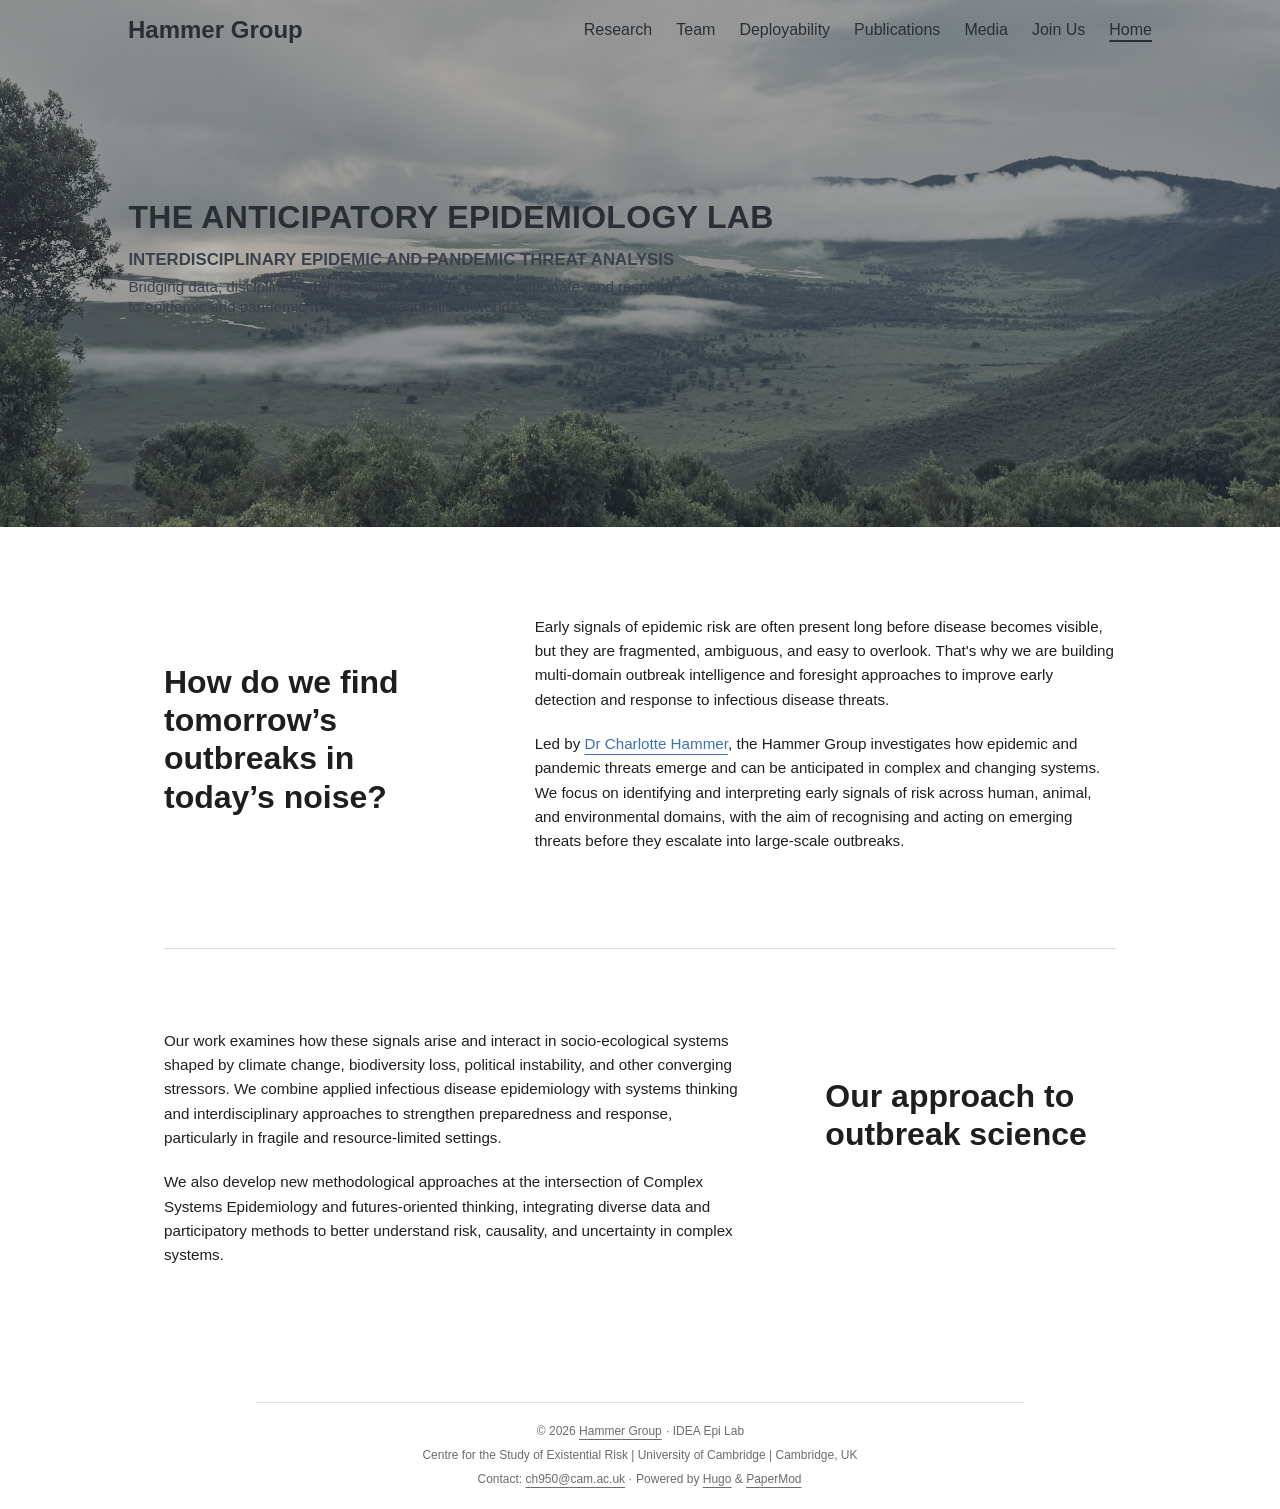
==== index.html @ 5def535d "deploy: 018e8fdad4800ba51e79bbd363899cd104b08dd6" ====
<!DOCTYPE html>
<html lang="en" dir="auto" data-theme="light">

<head>
	<meta name="generator" content="Hugo 0.146.0"><meta charset="utf-8">
<meta http-equiv="X-UA-Compatible" content="IE=edge">
<meta name="viewport" content="width=device-width, initial-scale=1, shrink-to-fit=no">
<meta name="robots" content="index, follow">
<title>Hammer Group</title>

<meta name="description" content="">
<meta name="author" content="">
<link rel="canonical" href="/">
<link crossorigin="anonymous" href="/assets/css/stylesheet.d0f95cfff0784a7a5c07d9cfd5da1eae1f420a3fc5ca184603ff1773fae3c119.css" integrity="sha256-0Plc//B4SnpcB9nP1doerh9CCj/FyhhGA/8Xc/rjwRk=" rel="preload stylesheet" as="style">
<link rel="icon" href="/favicon.ico">
<link rel="icon" type="image/png" sizes="16x16" href="/favicon-16x16.png">
<link rel="icon" type="image/png" sizes="32x32" href="/favicon-32x32.png">
<link rel="apple-touch-icon" href="/apple-touch-icon.png">
<link rel="mask-icon" href="/safari-pinned-tab.svg">
<meta name="theme-color" content="#2e2e33">
<meta name="msapplication-TileColor" content="#2e2e33">
<link rel="alternate" type="application/rss+xml" href="/index.xml" title="rss">
<link rel="alternate" hreflang="en" href="/">
<noscript>
    <style>
        #theme-toggle,
        .top-link {
            display: none;
        }

    </style>
</noscript><meta property="og:url" content="/">
  <meta property="og:site_name" content="Hammer Group">
  <meta property="og:title" content="Hammer Group">
  <meta property="og:description" content="How do we find tomorrow’s outbreaks in today’s noise? Early signals of epidemic risk are often present long before disease becomes visible, but they are fragmented, ambiguous, and easy to overlook. That&#39;s why we are building multi-domain outbreak intelligence and foresight approaches to improve early detection and response to infectious disease threats.
Led by Dr Charlotte Hammer, the Hammer Group investigates how epidemic and pandemic threats emerge and can be anticipated in complex and changing systems. We focus on identifying and interpreting early signals of risk across human, animal, and environmental domains, with the aim of recognising and acting on emerging threats before they escalate into large-scale outbreaks.">
  <meta property="og:locale" content="en">
  <meta property="og:type" content="website">

  <meta name="twitter:card" content="summary">
  <meta name="twitter:title" content="Hammer Group">
  <meta name="twitter:description" content="How do we find tomorrow’s outbreaks in today’s noise? Early signals of epidemic risk are often present long before disease becomes visible, but they are fragmented, ambiguous, and easy to overlook. That&#39;s why we are building multi-domain outbreak intelligence and foresight approaches to improve early detection and response to infectious disease threats.
Led by Dr Charlotte Hammer, the Hammer Group investigates how epidemic and pandemic threats emerge and can be anticipated in complex and changing systems. We focus on identifying and interpreting early signals of risk across human, animal, and environmental domains, with the aim of recognising and acting on emerging threats before they escalate into large-scale outbreaks.">

<script type="application/ld+json">
{
  "@context": "https://schema.org",
  "@type": "Organization",
  "name": "Hammer Group",
  "url": "/",
  "description": "",
  "logo": "/favicon.ico",
  "sameAs": [
      
  ]
}
</script>
</head>
<body class="list" id="top">
    <header class="header" style="background: transparent;">
    <nav class="header-nav" style="background: transparent; position: relative; z-index: 10; margin-bottom: -70px;">
        <div class="logo">
            <a href="/" accesskey="h" title="Hammer Group (Alt + H)">Hammer Group</a>
        </div>
        <ul id="menu" class="menu">
            <li>
                <a href="/research/" title="Research">
                    <span>Research</span>
                </a>
            </li>
            <li>
                <a href="/team/" title="Team">
                    <span>Team</span>
                </a>
            </li>
            <li>
                <a href="/deployability/" title="Deployability">
                    <span>Deployability</span>
                </a>
            </li>
            <li>
                <a href="/publications/" title="Publications">
                    <span>Publications</span>
                </a>
            </li>
            <li>
                <a href="/media/" title="Media">
                    <span>Media</span>
                </a>
            </li>
            <li>
                <a href="/join/" title="Join Us">
                    <span>Join Us</span>
                </a>
            </li>
            <li>
                <a href="/" title="Home">
                    <span class="active">Home</span>
                </a>
            </li>
        </ul>
    </nav>
    
<div style="
  background-image: url('/assets/images/hero-banner.png'); background-size: cover; background-position: center; background-repeat: no-repeat;
  color: white;
  width: 100%;
  border-bottom: 1px solid rgba(0,0,0,0.08);
">

  <div style="
  width: min(1100px, 100%);
  margin: 0 auto;
  padding: 13rem 1.5rem 13rem 2.4rem;
  box-sizing: border-box;
">

   <div style="
  font-family: 'Source Sans 3', sans-serif;
    font-weight: 900;
  font-size: 2.0rem;
  line-height: 1.2;
  color: #2A2F36;
  letter-spacing: 0.01em;
  margin-bottom: 0.8rem;
">
  THE ANTICIPATORY EPIDEMIOLOGY LAB
</div>



    <div style="
      font-weight: 800;
      font-size: 1.05rem;
      margin-top: 0.18rem;
      line-height: 1.3;
      color: #3a414c;;
    ">
      INTERDISCIPLINARY EPIDEMIC AND PANDEMIC THREAT ANALYSIS
    </div>

    <div style="
      font-weight: 400;
      font-size: 0.95rem;
      margin-top: 0.35rem;
      line-height: 1.35;
      color: #3a414c;;
    ">
      Bridging data, disciplines, and decision-making to detect, anticipate, and respond <br> to epidemic and pandemic threats in a destabilised world.
    </div>

  </div>
</div>
    
</header>

<main class="main"> 
<div class="post-content md-content"><div class="home-split">
<div class="home-split-title">
<h2>How do we find tomorrow’s outbreaks in today’s noise?</h2>
</div>
<div class="home-split-text">
<p>Early signals of epidemic risk are often present long before disease becomes visible, but they are fragmented, ambiguous, and easy to overlook. That's why we are building multi-domain outbreak intelligence and foresight approaches to improve early detection and response to infectious disease threats.</p>
<p>Led by <a href="/team/">Dr Charlotte Hammer</a>, the Hammer Group investigates how epidemic and pandemic threats emerge and can be anticipated in complex and changing systems. We focus on identifying and interpreting early signals of risk across human, animal, and environmental domains, with the aim of recognising and acting on emerging threats before they escalate into large-scale outbreaks.</p>
</div>
</div>
<div class="home-split home-split-reverse">
<div class="home-split-text">
<p>Our work examines how these signals arise and interact in socio-ecological systems shaped by climate change, biodiversity loss, political instability, and other converging stressors. We combine applied infectious disease epidemiology with systems thinking and interdisciplinary approaches to strengthen preparedness and response, particularly in fragile and resource-limited settings.</p>
<p>We also develop new methodological approaches at the intersection of Complex Systems Epidemiology and futures-oriented thinking, integrating diverse data and participatory methods to better understand risk, causality, and uncertainty in complex systems.</p>
</div>
<div class="home-split-title">
<h2>Our approach to outbreak science</h2>
</div>
</div>


</div>
    </main>
    
<footer class="footer">
        <span>&copy; 2026 <a href="/">Hammer Group</a></span> · 
        IDEA Epi Lab<br>
Centre for the Study of Existential Risk |
University of Cambridge |
Cambridge, UK<br>
Contact: <a href="mailto:ch950@cam.ac.uk">ch950@cam.ac.uk</a> · 

    
    
    <span>
        Powered by
        <a href="https://gohugo.io/?utm_source=papermod" rel="noopener" target="_blank">Hugo</a> &
        <a href="https://github.com/adityatelange/hugo-PaperMod/" rel="noopener" target="_blank">PaperMod</a>
    </span>
</footer>
<a href="#top" id="top-link" class="top-link hidden" aria-label="go to top" title="Go to Top (Alt + G)" accesskey="g">
    <svg xmlns="http://www.w3.org/2000/svg" viewBox="0 0 24 24" fill="none" stroke="currentColor" stroke-width="2"
        stroke-linecap="round" stroke-linejoin="round" class="feather feather-chevrons-up">
        <polyline points="17 11 12 6 7 11"></polyline>
        <polyline points="17 18 12 13 7 18"></polyline>
    </svg>
</a>

<script>
    let menu = document.getElementById('menu');
    if (menu) {
        
        const scrollPosition = localStorage.getItem("menu-scroll-position");
        if (scrollPosition) {
            menu.scrollLeft = parseInt(scrollPosition, 10);
        }
        
        menu.onscroll = function () {
            localStorage.setItem("menu-scroll-position", menu.scrollLeft);
        }
    }

    document.querySelectorAll('a[href^="#"]').forEach(anchor => {
        anchor.addEventListener("click", function (e) {
            e.preventDefault();
            var id = this.getAttribute("href").substr(1);
            if (!window.matchMedia('(prefers-reduced-motion: reduce)').matches) {
                document.querySelector(`[id='${decodeURIComponent(id)}']`).scrollIntoView({
                    behavior: "smooth"
                });
            } else {
                document.querySelector(`[id='${decodeURIComponent(id)}']`).scrollIntoView();
            }
            if (id === "top") {
                history.replaceState(null, null, " ");
            } else {
                history.pushState(null, null, `#${id}`);
            }
        });
    });

</script>
<script>
    var toplink = document.getElementById("top-link");
    window.onscroll = function () {
        const scrollThreshold = window.innerHeight;
        if (document.body.scrollTop > scrollThreshold || document.documentElement.scrollTop > scrollThreshold) {
            toplink.classList.remove("hidden");
        } else {
            toplink.classList.add("hidden");
        }
    };

</script>
</body>

</html>
---- assets/css/stylesheet.d0f95cfff0784a7a5c07d9cfd5da1eae1f420a3fc5ca184603ff1773fae3c119.css ----
/*
  PaperMod v8+
  License: MIT https://github.com/adityatelange/hugo-PaperMod/blob/master/LICENSE
  Copyright (c) 2020 nanxiaobei and adityatelange
  Copyright (c) 2021-2026 adityatelange
*/
:root{--gap:24px;--content-gap:20px;--nav-width:1024px;--main-width:720px;--header-height:60px;--footer-height:60px;--radius:8px;--theme:rgb(255, 255, 255);--entry:rgb(255, 255, 255);--primary:rgb(30, 30, 30);--secondary:rgb(108, 108, 108);--tertiary:rgb(214, 214, 214);--content:rgb(31, 31, 31);--code-block-bg:rgb(28, 29, 33);--code-bg:rgb(245, 245, 245);--border:rgb(238, 238, 238);color-scheme:light}:root[data-theme=dark]{--theme:rgb(29, 30, 32);--entry:rgb(46, 46, 51);--primary:rgb(218, 218, 219);--secondary:rgb(155, 156, 157);--tertiary:rgb(65, 66, 68);--content:rgb(196, 196, 197);--code-block-bg:rgb(46, 46, 51);--code-bg:rgb(55, 56, 62);--border:rgb(51, 51, 51);color-scheme:dark}.list{background:var(--code-bg)}[data-theme=dark] .list{background:var(--theme)}*,::after,::before{box-sizing:border-box}html{-webkit-tap-highlight-color:transparent;overflow-y:scroll;-webkit-text-size-adjust:100%;text-size-adjust:100%}a,button,body,h1,h2,h3,h4,h5,h6{color:var(--primary)}body{font-family:-apple-system,BlinkMacSystemFont,segoe ui,Roboto,Oxygen,Ubuntu,Cantarell,open sans,helvetica neue,sans-serif;font-size:18px;line-height:1.6;word-break:break-word;background:var(--theme)}article,aside,figcaption,figure,footer,header,hgroup,main,nav,section,table{display:block}h1,h2,h3,h4,h5,h6{line-height:1.2}h1,h2,h3,h4,h5,h6,p{margin-top:0;margin-bottom:0}ul{padding:0}a{text-decoration:none}body,figure,ul{margin:0}table{width:100%;border-collapse:collapse;border-spacing:0;overflow-x:auto;word-break:keep-all}button,input,textarea{padding:0;font:inherit;background:0 0;border:0}input,textarea{outline:0}button,input[type=button],input[type=submit]{cursor:pointer}input:-webkit-autofill,textarea:-webkit-autofill{box-shadow:0 0 0 50px var(--theme)inset}img{display:block;max-width:100%}.not-found{position:absolute;left:0;right:0;display:flex;align-items:center;justify-content:center;height:80%;font-size:160px;font-weight:700}.archive-posts{width:100%;font-size:16px}.archive-year{margin-top:40px}.archive-year:not(:last-of-type){border-bottom:2px solid var(--border)}.archive-month{display:flex;align-items:flex-start;padding:10px 0}.archive-month-header{margin:25px 0;width:200px}.archive-month:not(:last-of-type){border-bottom:1px solid var(--border)}.archive-entry{position:relative;padding:5px;margin:10px 0}.archive-entry-title{margin:5px 0;font-weight:400}.archive-count,.archive-meta{color:var(--secondary);font-size:14px}.footer,.top-link{font-size:12px;color:var(--secondary)}.footer{max-width:calc(var(--main-width) + var(--gap) * 2);margin:auto;padding:calc((var(--footer-height) - var(--gap))/2)var(--gap);text-align:center;line-height:24px}.footer span{margin-inline-start:1px;margin-inline-end:1px}.footer span:last-child{white-space:nowrap}.footer a{color:inherit;text-underline-offset:.25rem;text-decoration:underline}.top-link{position:fixed;bottom:4rem;right:2rem;z-index:99;background:var(--tertiary);width:2.5rem;height:2.5rem;padding:10px;border-radius:64px;transition:visibility .3s,opacity .3s cubic-bezier(.4,0,1,1)}.hidden{visibility:hidden;opacity:0}.top-link,.top-link svg{filter:drop-shadow(0 0 0 var(--theme))}.footer a:hover,.top-link:hover{color:var(--primary)}.header-nav{display:flex;flex-wrap:wrap;justify-content:space-between;max-width:calc(var(--nav-width) + var(--gap) * 2);margin:auto;line-height:var(--header-height);padding:0 var(--gap);column-gap:var(--gap)}.header-nav a{display:block}.logo,.menu{display:flex}.logo{align-items:center;column-gap:.55rem;flex-wrap:wrap}.logo a{font-size:24px;font-weight:700;display:flex;align-items:center;column-gap:.55rem}.logo a img,.logo a svg{pointer-events:none;border-radius:6px}.theme-toggle{padding:0 .4rem}[data-theme=dark] .moon{display:none}[data-theme=light] .sun{display:none}.logo-switches{display:inline-flex;gap:.4rem;align-items:inherit;min-height:stretch;flex-wrap:inherit}.logo-switches>*{min-height:inherit;align-items:center;display:inline-flex}.nav-sep{color:var(--secondary)}.lang-menu *{display:inherit;min-height:inherit;align-items:inherit}.lang-menu a{font-size:1rem;font-weight:500;padding:0 .4rem;display:inline-flex}.menu{list-style:none;word-break:keep-all;overflow-x:auto;white-space:nowrap;column-gap:var(--gap)}.menu a{font-size:16px}.menu .active{font-weight:500;text-decoration:underline;text-underline-offset:.3rem;text-decoration-thickness:2px}.main{position:relative;min-height:calc(100vh - var(--header-height) - var(--footer-height));max-width:calc(var(--main-width) + var(--gap) * 2);margin:auto;padding:var(--gap)}.page-header h1{font-size:40px}.pagination{display:flex}.pagination a{color:var(--theme);font-size:13px;line-height:36px;background:var(--primary);border-radius:calc(36px/2);padding:0 16px}.pagination .next{margin-inline-start:auto}.social-icons a{display:inline-flex;padding:10px}.social-icons a svg{height:26px;width:26px}code{direction:ltr}div.highlight,pre{position:relative}.copy-code{display:none;position:absolute;top:4px;right:4px;color:rgba(255,255,255,.8);background:rgba(78,78,78,.8);border-radius:var(--radius);padding:0 5px;font-size:14px;user-select:none}div.highlight:hover .copy-code,pre:hover .copy-code{display:block}.md-content h3,.md-content h4,.md-content h5,.md-content h6{margin:24px 0 16px}.md-content h1{margin:40px auto 32px;font-size:40px}.md-content h2{margin:32px auto 24px;font-size:32px}.md-content h3{font-size:24px}.md-content h4{font-size:16px}.md-content h5{font-size:14px}.md-content h6{font-size:12px}.md-content a:not(.anchor){text-underline-offset:.3rem;text-decoration:underline}.md-content del{text-decoration:line-through}.md-content dl:not(:last-child),.md-content ol:not(:last-child),.md-content p:not(:last-child),.md-content figure:not(:last-child),.md-content ul:not(:last-child){margin-bottom:var(--content-gap)}.md-content ol,.md-content ul{padding-inline-start:1.25rem}.md-content li{margin-top:.3rem}.md-content li p{margin-bottom:0}.md-content dl{display:flex;flex-wrap:wrap;margin:0}.md-content dt{width:25%;font-weight:700}.md-content dd{width:75%;margin-inline-start:0;padding-inline-start:10px}.md-content dd~dd,.md-content dt~dt{margin-top:10px}.md-content table{margin-bottom:var(--content-gap)}.md-content table th,.md-content table:not(.highlighttable,.highlight table,.gist .highlight) td{min-width:80px;padding:6px 13px;line-height:1.5;border:1px solid var(--border)}.md-content table th{text-align:start}.md-content table:not(.highlighttable) td code:only-child{margin:auto 0}.md-content .highlight table{border-radius:var(--radius)}.md-content .highlight:not(table){margin-bottom:var(--content-gap);background:var(--code-block-bg)!important;border-radius:var(--radius);direction:ltr}.md-content li>.highlight{margin-inline-end:0}.md-content ul pre{margin-inline-start:calc(var(--gap) * -2)}.md-content .highlight pre{margin:0}.md-content .highlighttable{table-layout:fixed}.md-content .highlighttable td:first-child{width:40px}.md-content .highlighttable td .linenodiv{padding-inline-end:0!important}.md-content .highlighttable td .highlight,.md-content .highlighttable td .linenodiv pre{margin-bottom:0}.post-content code{padding:.2rem .3rem;font-size:.78em;line-height:1.5;background:var(--code-bg);border-radius:.2rem}.md-content pre code{display:grid;margin:auto 0;padding:10px;color:#d5d5d6;background:var(--code-block-bg)!important;border-radius:var(--radius);overflow-x:auto;word-break:break-all}.md-content blockquote{margin:1rem 0;padding-inline-start:1rem;border-inline-start:.3rem solid var(--content)}.md-content hr{margin:30px 0;height:2px;background:var(--tertiary);border:0}.md-content iframe{max-width:100%}.md-content img{border-radius:var(--radius);margin:1rem 0}.md-content img[src*="#center"]{margin:1rem auto}.md-content figure.align-center{text-align:center}.md-content figure>figcaption{color:var(--primary);font-size:16px;font-weight:700;margin:8px 0 16px}.md-content figure>figcaption>p{color:var(--secondary);font-size:14px;font-weight:400}.md-content h1:hover .anchor,.md-content h2:hover .anchor,.md-content h3:hover .anchor,.md-content h4:hover .anchor,.md-content h5:hover .anchor,.md-content h6:hover .anchor{display:inline-flex;color:var(--secondary);margin-inline-start:.5em;font-weight:500;user-select:none}.anchor:hover{color:var(--content)!important}.md-content img.in-text{display:inline;margin:auto}mark{border-radius:2px;padding:0 2px}audio{display:block;width:100%;border:1px solid var(--border);border-radius:var(--radius);overflow:hidden;height:2.5rem;margin-bottom:var(--content-gap)}audio::-webkit-media-controls-enclosure{border-radius:0}video{border:1px solid var(--code-bg);border-radius:var(--radius);max-width:100%}.first-entry{position:relative;display:flex;flex-direction:column;justify-content:center;min-height:320px;margin:var(--gap)0 calc(var(--gap) * 2)}.first-entry .entry-header{overflow:hidden;display:-webkit-box;-webkit-box-orient:vertical;-webkit-line-clamp:3}.first-entry .entry-header h1{font-size:34px;line-height:1.3}.first-entry .entry-header h2{font-size:40px}.first-entry .entry-content{margin:14px 0;font-size:16px;-webkit-line-clamp:3}.first-entry .entry-footer{font-size:14px}.home-info .entry-content{--content-gap:0.5rem;-webkit-line-clamp:unset;margin:0}.home-info .social-icons a:first-of-type{padding-inline-start:0}.post-entry{position:relative;margin-bottom:var(--gap);padding:var(--gap);background:var(--entry);border-radius:var(--radius);transition:transform .25s ease;border:1px solid var(--border)}.post-entry:hover,.post-entry:focus-within{transform:translateY(-2px);border-color:var(--tertiary)}.tag-entry .entry-cover{display:none}.entry-header h2{font-size:24px;line-height:1.3}.entry-content{margin:8px 0;color:var(--secondary);font-size:14px;line-height:1.6;overflow:hidden;display:-webkit-box;-webkit-box-orient:vertical;-webkit-line-clamp:2}.home-info .entry-content p{margin-block-start:1em;margin-block-end:1em}.entry-footer{color:var(--secondary);font-size:13px}.entry-link{position:absolute;left:0;right:0;top:0;bottom:0;border-radius:var(--radius)}.entry-hint{color:var(--secondary)}.entry-hint-parent{display:flex;justify-content:space-between}.entry-cover{font-size:14px;margin-bottom:var(--gap);text-align:center;display:flex;flex-direction:column;gap:.5rem}.entry-cover img{border-radius:var(--radius);width:100%;height:auto}.entry-cover a{text-underline-offset:.3rem;text-decoration:underline}.page-header,.post-header{margin:24px auto var(--content-gap)}.post-title{font-size:40px}.post-description{margin-top:10px}.post-meta{margin-top:5px}.post-meta,.breadcrumbs{color:var(--secondary);font-size:14px}.breadcrumbs{display:flex;flex-wrap:wrap;align-items:center;gap:.2rem}.breadcrumbs a{font-size:16px}.breadcrumbs svg{height:1em}.i18n_list{display:inline-flex}.post-meta .i18n_list li{list-style:none;margin:auto 3px}.post-meta a,.toc a:hover{text-underline-offset:.3rem;text-decoration:underline}.post-meta a{color:var(--secondary);text-decoration-style:dotted}details.toc{margin-bottom:var(--content-gap);background:var(--code-bg);border-radius:var(--radius);border:1px solid var(--border)}[data-theme=dark] details.toc{background:var(--entry)}details.toc summary{padding:.3rem 1.2rem;border-radius:var(--radius)}details summary{cursor:pointer;display:list-item;width:100%;margin-inline-start:0;user-select:none}details .title{display:inline;font-weight:500;margin-inline-start:.2rem}details{interpolate-size:allow-keywords}details::details-content{height:0;opacity:0;overflow:clip;transition:height 150ms ease,opacity 150ms ease,content-visibility 150ms allow-discrete}details[open]::details-content{height:auto;opacity:1}details .inner{margin:0 2.4rem;padding-bottom:.6rem}details li ul{margin-inline-start:var(--gap)}.post-content{color:var(--content);margin:30px 0}.post-footer{margin-top:var(--content-gap)}.post-footer>*{margin-bottom:10px}.post-tags{display:flex;flex-wrap:wrap;gap:10px}.post-tags li{display:inline-block}.post-tags a,.share-buttons,.paginav{border-radius:var(--radius);background:var(--code-bg);border:1px solid var(--border)}.post-tags a{display:block;padding:0 14px;color:var(--secondary);font-size:14px;line-height:34px;background:var(--code-bg)}.post-tags a:hover,.paginav a:hover{background:var(--border)}.share-buttons{padding:10px;display:flex;justify-content:center;overflow-x:auto;gap:10px}.share-buttons li,.share-buttons a{display:inline-flex}.share-buttons a:not(:last-of-type){margin-inline-end:12px}.paginav{display:flex;line-height:1.2}.paginav .title{letter-spacing:1px;text-transform:uppercase;font-size:.8rem;color:var(--secondary)}.paginav a{width:50%;display:flex;flex-direction:column;gap:.5rem;padding:.8rem;border-radius:var(--radius)}.paginav span:hover:not(.title){text-underline-offset:.2rem;text-decoration:underline}.paginav .next{margin-inline-start:auto;text-align:right}[dir=rtl] .paginav .next{text-align:left}h1>a>svg{display:inline}.buttons,.main .profile{display:flex;justify-content:center}.main .profile{align-items:center;min-height:calc(100vh - var(--header-height) - var(--footer-height) - (var(--gap) * 2));text-align:center}.profile .profile_inner{display:flex;flex-direction:column;align-items:center;gap:1rem}.profile img{border-radius:50%}.buttons{flex-wrap:wrap;max-width:400px;gap:1rem}.button{background:var(--tertiary);border-radius:var(--radius);padding:.4rem .8rem}.searchbox input{padding:4px 10px;width:100%;color:var(--primary);font-weight:700;border:2px solid var(--tertiary);border-radius:var(--radius)}.searchResults li{list-style:none;border-radius:var(--radius);padding:10px 15px;position:relative;font-weight:500;display:flex;align-items:center;justify-content:space-between;background:var(--entry);transition:transform .25s ease;border:1px solid var(--border)}.searchResults{margin:var(--content-gap)0;width:100%;display:flex;flex-direction:column;gap:10px}.searchResults li:hover,.searchResults li:focus-within{transform:translateY(-2px);border-color:var(--tertiary)}.searchResults li .entry-link:focus{outline:2px solid var(--secondary);outline-offset:-2px}.terms-tags{display:flex;flex-wrap:wrap;gap:1em;margin-top:var(--content-gap)}.terms-tags li{display:inline-block;font-weight:500}.terms-tags a{display:block;padding:4px 10px;background:var(--tertiary);border-radius:var(--radius);transition:transform .1s}.bg{color:#cad3f5;background-color:#24273a}.chroma{color:#cad3f5;background-color:#24273a}.chroma .x{}.chroma .err{color:#ed8796}.chroma .cl{}.chroma .lnlinks{outline:none;text-decoration:none;color:inherit}.chroma .lntd{vertical-align:top;padding:0;margin:0;border:0}.chroma .lntable{border-spacing:0;padding:0;margin:0;border:0}.chroma .hl{background-color:#474733}.chroma .lnt{white-space:pre;-webkit-user-select:none;user-select:none;margin-right:.4em;padding:0 .4em;color:#8087a2}.chroma .ln{white-space:pre;-webkit-user-select:none;user-select:none;margin-right:.4em;padding:0 .4em;color:#8087a2}.chroma .line{display:flex}.chroma .k{color:#c6a0f6}.chroma .kc{color:#f5a97f}.chroma .kd{color:#ed8796}.chroma .kn{color:#8bd5ca}.chroma .kp{color:#c6a0f6}.chroma .kr{color:#c6a0f6}.chroma .kt{color:#ed8796}.chroma .n{}.chroma .na{color:#8aadf4}.chroma .nb{color:#91d7e3}.chroma .bp{color:#91d7e3}.chroma .nc{color:#eed49f}.chroma .no{color:#eed49f}.chroma .nd{color:#8aadf4;font-weight:700}.chroma .ni{color:#8bd5ca}.chroma .ne{color:#f5a97f}.chroma .nf{color:#8aadf4}.chroma .fm{color:#8aadf4}.chroma .nl{color:#91d7e3}.chroma .nn{color:#f5a97f}.chroma .nx{}.chroma .py{color:#f5a97f}.chroma .nt{color:#c6a0f6}.chroma .nv{color:#f4dbd6}.chroma .vc{color:#f4dbd6}.chroma .vg{color:#f4dbd6}.chroma .vi{color:#f4dbd6}.chroma .vm{color:#f4dbd6}.chroma .l{}.chroma .ld{}.chroma .s{color:#a6da95}.chroma .sa{color:#ed8796}.chroma .sb{color:#a6da95}.chroma .sc{color:#a6da95}.chroma .dl{color:#8aadf4}.chroma .sd{color:#6e738d}.chroma .s2{color:#a6da95}.chroma .se{color:#8aadf4}.chroma .sh{color:#6e738d}.chroma .si{color:#a6da95}.chroma .sx{color:#a6da95}.chroma .sr{color:#8bd5ca}.chroma .s1{color:#a6da95}.chroma .ss{color:#a6da95}.chroma .m{color:#f5a97f}.chroma .mb{color:#f5a97f}.chroma .mf{color:#f5a97f}.chroma .mh{color:#f5a97f}.chroma .mi{color:#f5a97f}.chroma .il{color:#f5a97f}.chroma .mo{color:#f5a97f}.chroma .o{color:#91d7e3;font-weight:700}.chroma .ow{color:#91d7e3;font-weight:700}.chroma .p{}.chroma .c{color:#6e738d;font-style:italic}.chroma .ch{color:#6e738d;font-style:italic}.chroma .cm{color:#6e738d;font-style:italic}.chroma .c1{color:#6e738d;font-style:italic}.chroma .cs{color:#6e738d;font-style:italic}.chroma .cp{color:#6e738d;font-style:italic}.chroma .cpf{color:#6e738d;font-weight:700;font-style:italic}.chroma .g{}.chroma .gd{color:#ed8796;background-color:#363a4f}.chroma .ge{font-style:italic}.chroma .gr{color:#ed8796}.chroma .gh{color:#f5a97f;font-weight:700}.chroma .gi{color:#a6da95;background-color:#363a4f}.chroma .go{}.chroma .gp{}.chroma .gs{font-weight:700}.chroma .gu{color:#f5a97f;font-weight:700}.chroma .gt{color:#ed8796}.chroma .gl{text-decoration:underline}.chroma .w{}.chroma{background-color:unset!important}.chroma .hl{display:flex}.chroma .lnt{padding:0 0 0 12px}.highlight pre.chroma code{padding:8px 0}.highlight pre.chroma .line .cl,.chroma .ln{padding:0 10px}.chroma .lntd:last-of-type{width:100%}@media screen and (max-width:768px){:root{--gap:14px}.profile img{transform:scale(.85)}.first-entry{min-height:260px}.archive-month{flex-direction:column}.archive-year{margin-top:20px}.footer{padding:calc((var(--footer-height) - var(--gap) - 10px)/2)var(--gap)}}@media screen and (max-width:900px){.list .top-link{transform:translateY(-5rem)}}@media screen and (max-width:340px){.share-buttons{justify-content:unset}}@media(prefers-reduced-motion){.terms-tags a:active,.button:active,.post-entry:active,.top-link,.searchResults .focus,.searchResults li:active{transform:none}}@import 'https://fonts.googleapis.com/css2?family=IBM+Plex+Sans:wght@400;500;600;700; 800; 900&display=swap';@import 'https://fonts.googleapis.com/css2?family=IBM+Plex+Serif:wght@500&display=swap';@import 'https://fonts.googleapis.com/css2?family=Source+Sans+3:wght@400;600;700; 800; 900&display=swap';body,button,input,textarea{font-family:ibm plex sans,sans-serif;font-size:.95rem;line-height:1.6}h1,h2,h3,h4,h5,h6{font-family:ibm plex sans,sans-serif}h1{font-size:1.8rem}h2{font-size:1.5rem;margin-top:1.8rem;margin-bottom:.6rem}h3{font-size:1.25rem}.footer{border-top:1px solid rgba(0,0,0,.12);margin-top:2rem;padding-top:1rem}:root{--theme:#ffffff}.main{background-color:#fff}body{background-color:#fff}a{color:#3f6fb5;text-decoration:none}a:hover{text-decoration:underline}.main{max-width:1000px}.home .main{max-width:1800px}p{margin-bottom:.9rem}.logo a:hover{text-decoration:underline}.menu a{color:#2a2f36}.logo a{color:#2a2f36}html,body{background:#fff!important}:root{--theme:#ffffff !important}.home-split{display:grid;grid-template-columns:1fr 2fr;gap:5rem;align-items:start;margin:4rem 0}.home-split-reverse{grid-template-columns:2fr 1fr}.home-split-title{padding-top:3rem}.home-split-title h2{margin-top:0}.home-split-text p:first-child{margin-top:0}.home-split+.home-split{border-top:1px solid #d9dee5;padding-top:5rem;margin-top:5rem}@media(max-width:768px){.home-split,.home-split-reverse{grid-template-columns:1fr;gap:1rem}.home-split-title{padding-top:0}.home-split+.home-split{padding-top:2.5rem;margin-top:2.5rem}}
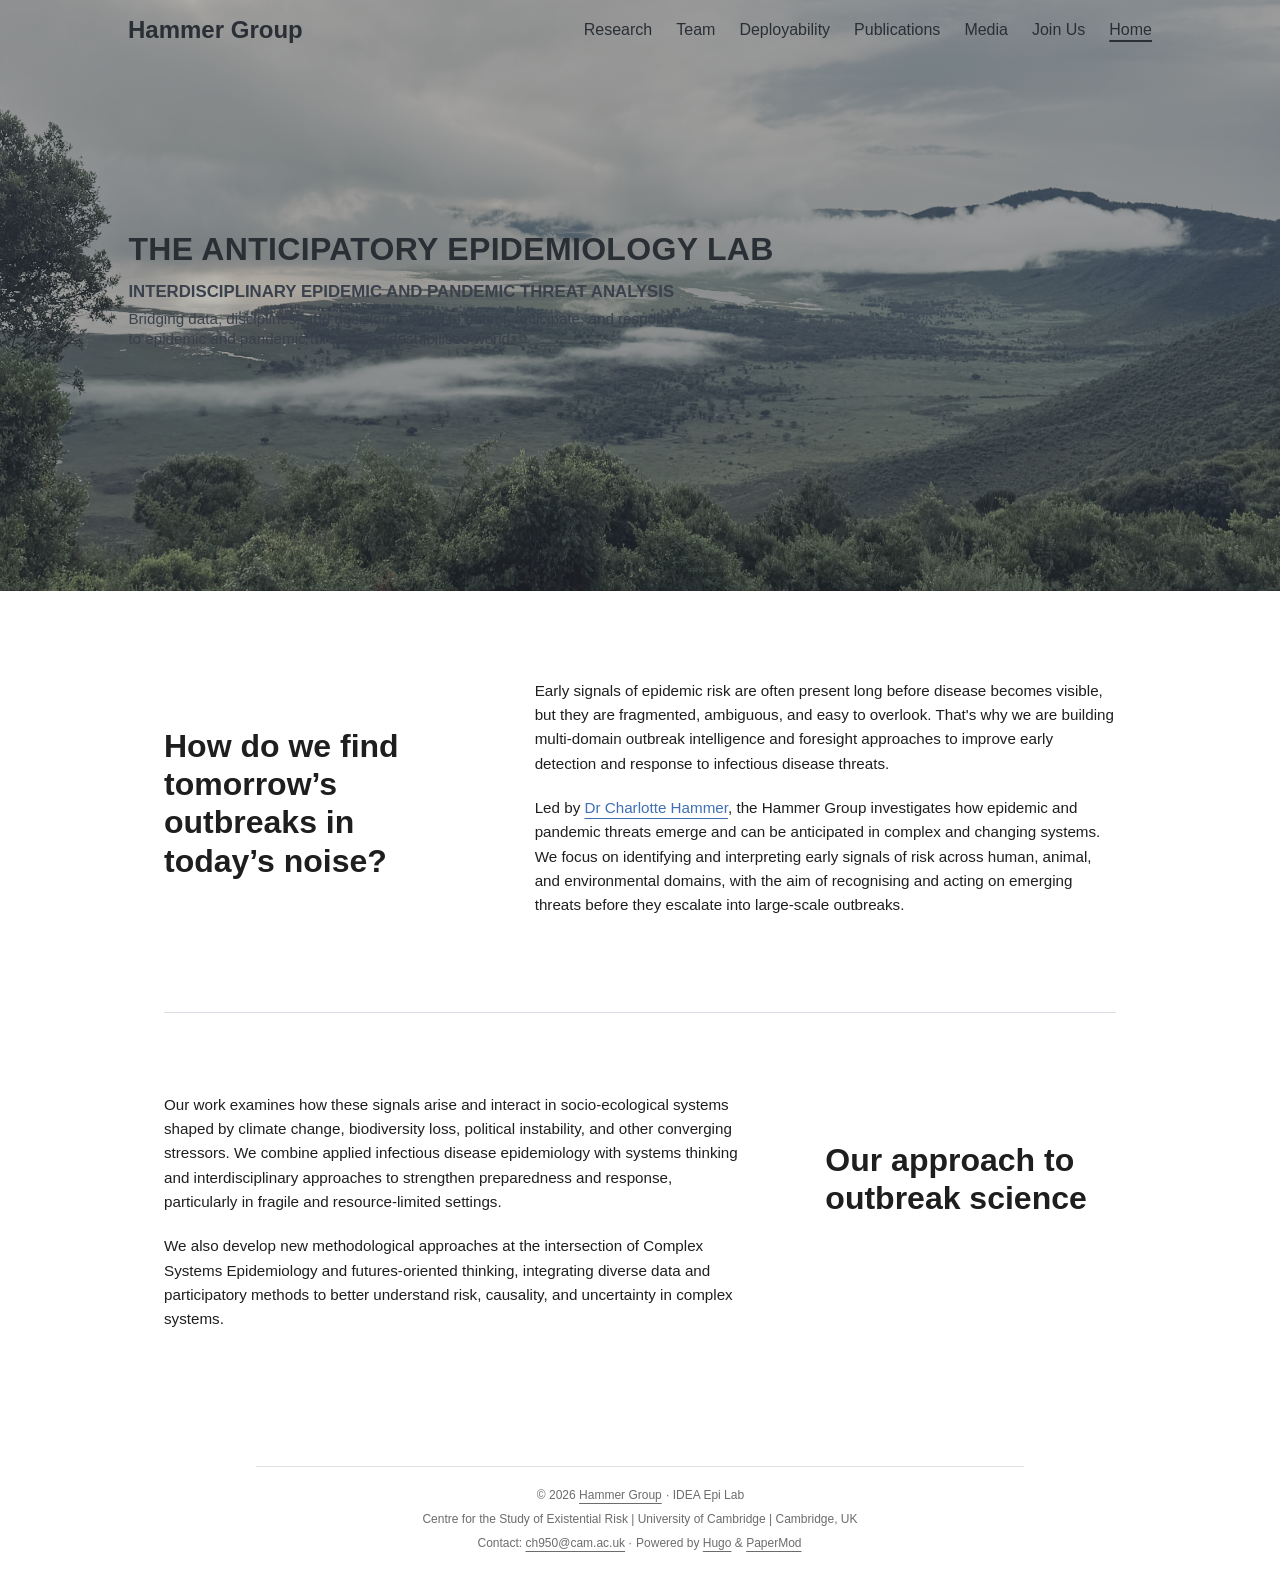
==== commit 44ccbcdb: "deploy: 945d4d25429732164bb688a9617aaf41df25d82d" ====
--- a/index.html
+++ b/index.html
@@ -111,7 +111,7 @@
   <div style="
   width: min(1100px, 100%);
   margin: 0 auto;
-  padding: 13rem 1.5rem 13rem 2.4rem;
+  padding: 15rem 1.5rem 15rem 2.4rem;
   box-sizing: border-box;
 ">
 
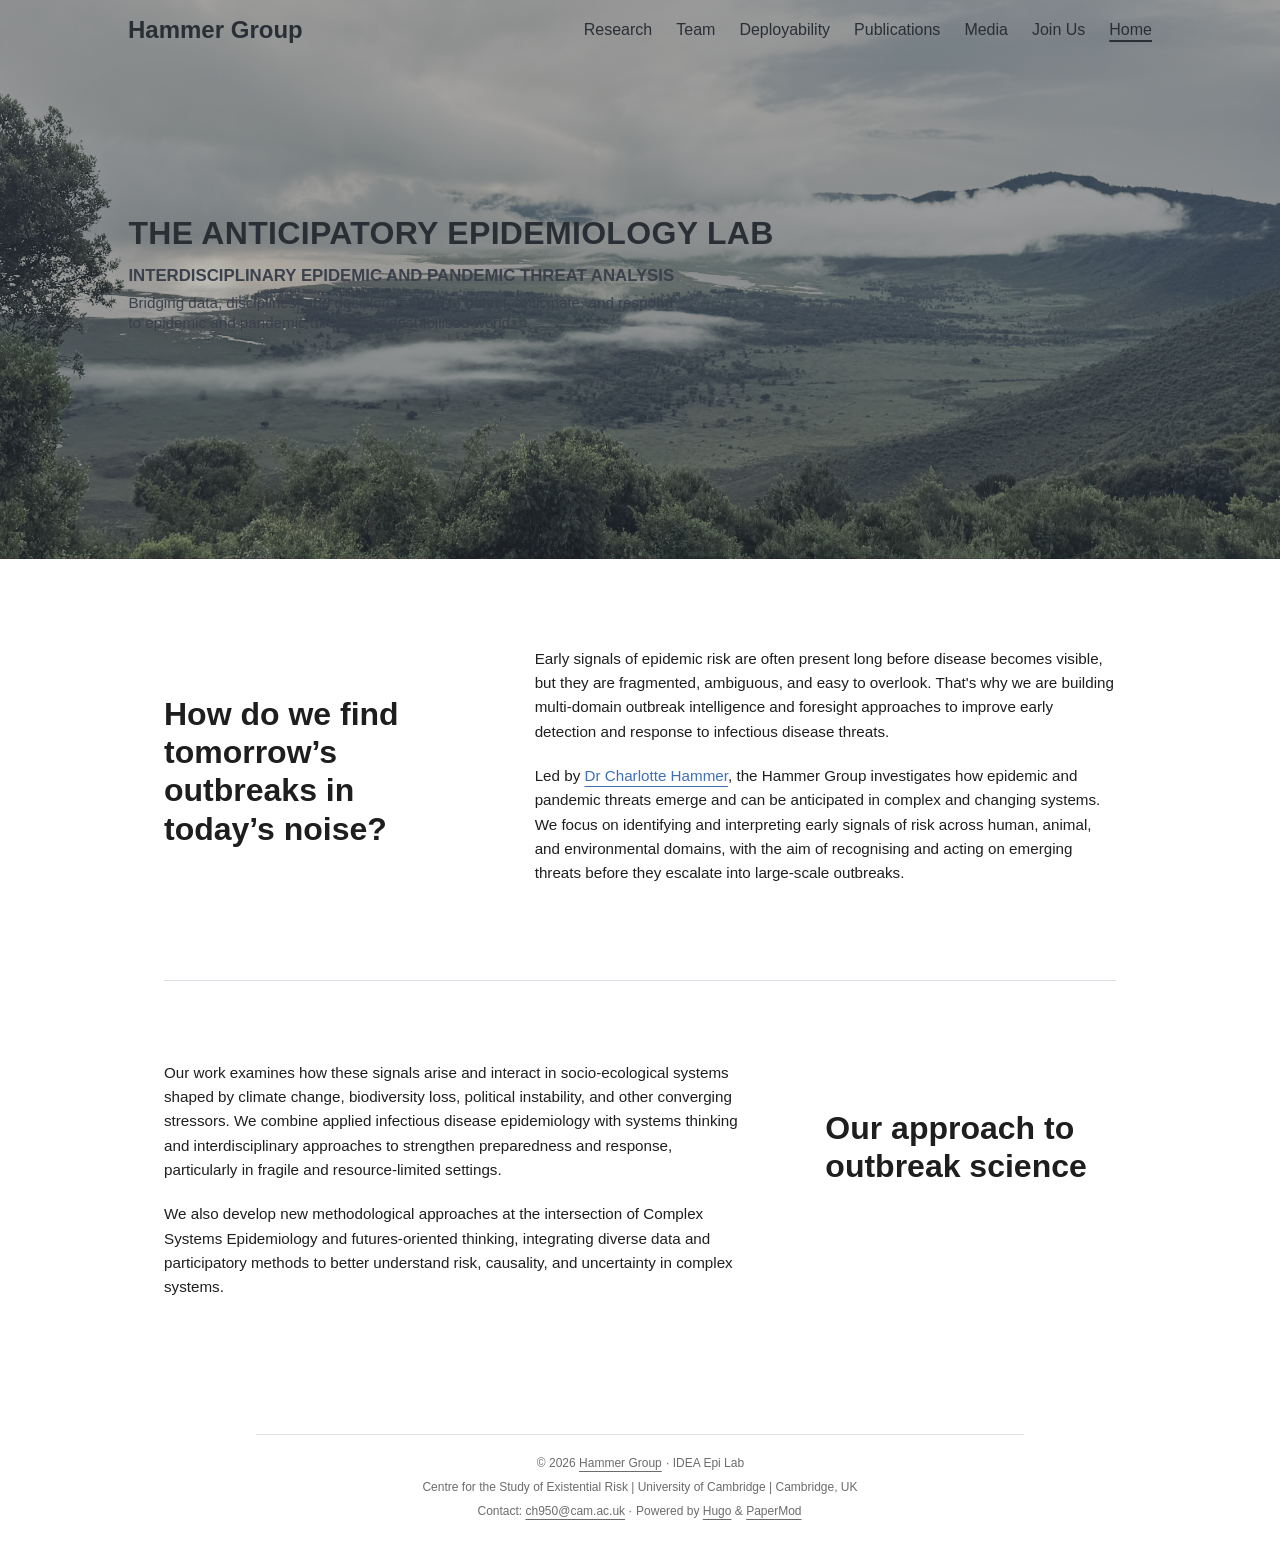
==== commit 479c0b1c: "deploy: 0ee014fa9c9f04237bf0e7bf3caf3725edd7c51b" ====
--- a/index.html
+++ b/index.html
@@ -111,7 +111,7 @@
   <div style="
   width: min(1100px, 100%);
   margin: 0 auto;
-  padding: 15rem 1.5rem 15rem 2.4rem;
+  padding: 14rem 1.5rem 14rem 2.4rem;
   box-sizing: border-box;
 ">
 
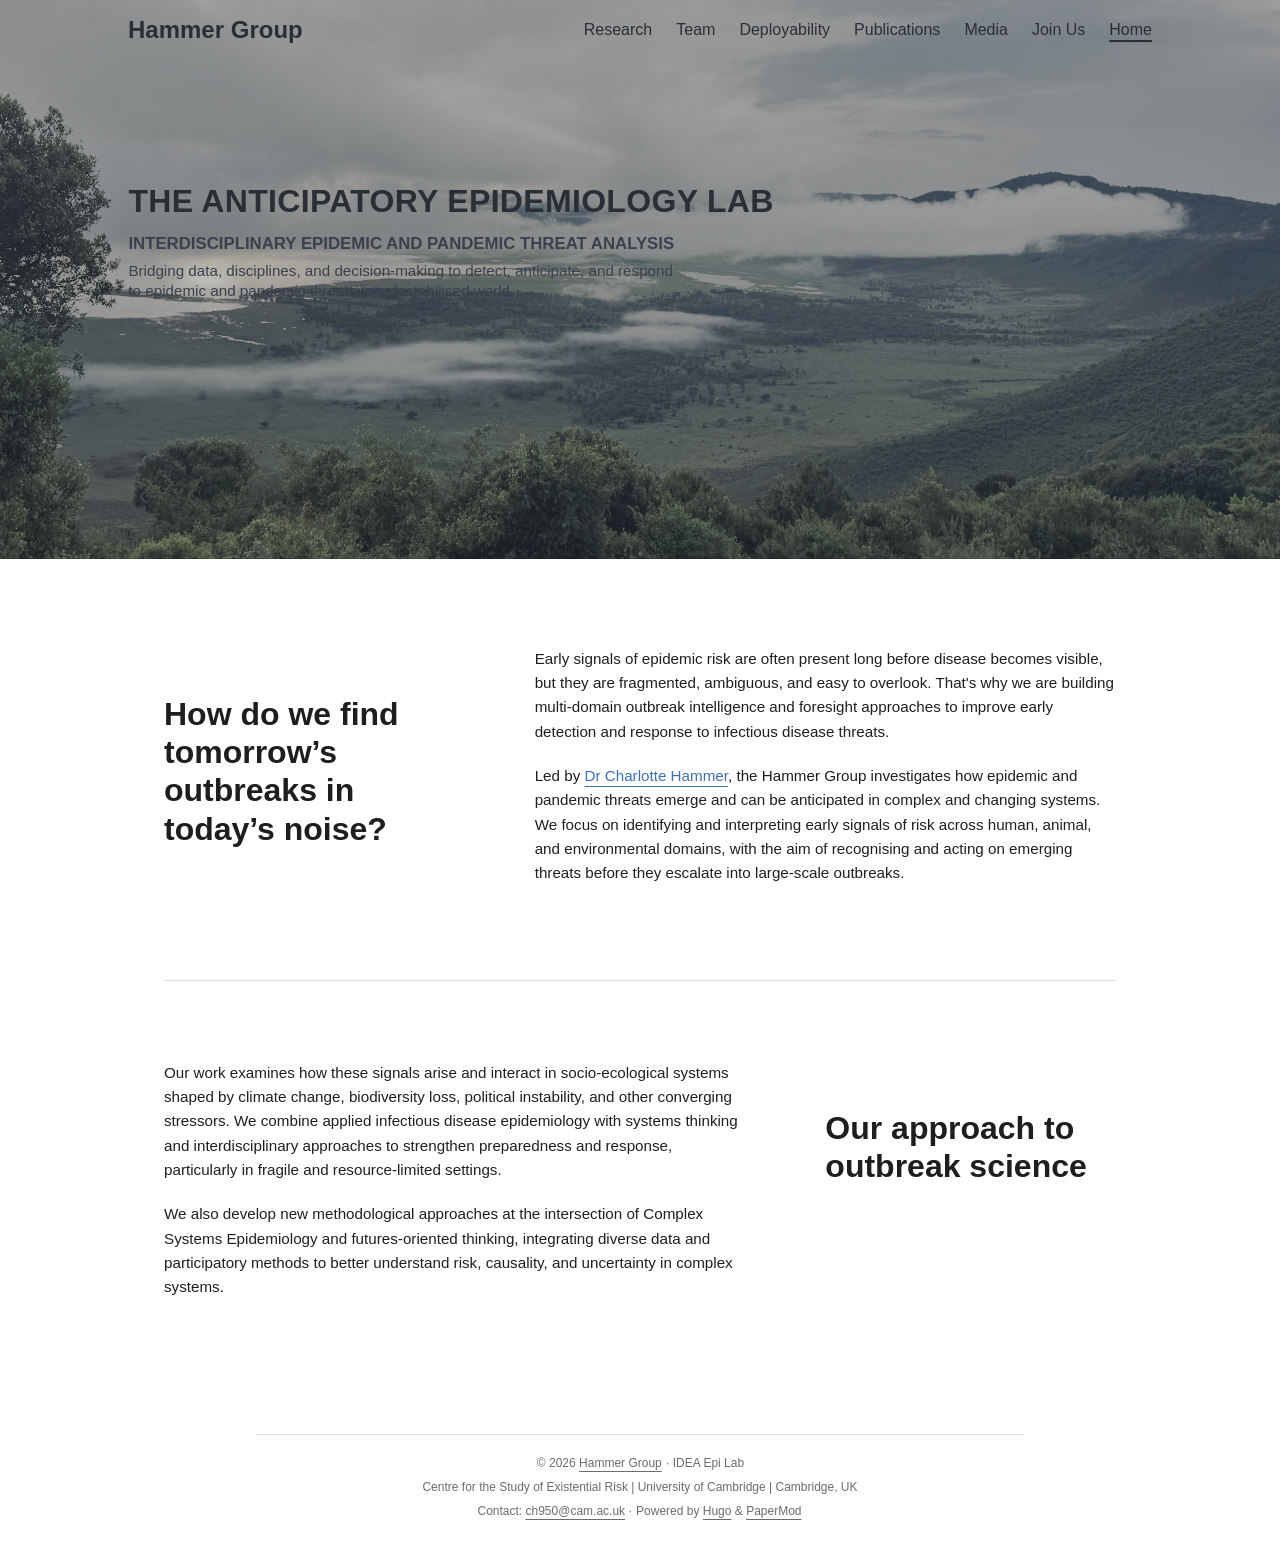
==== commit 02e5fce0: "deploy: a7191a5ac9131fdf0711571553a410210a7cd3db" ====
--- a/index.html
+++ b/index.html
@@ -113,6 +113,8 @@
   margin: 0 auto;
   padding: 14rem 1.5rem 14rem 2.4rem;
   box-sizing: border-box;
+      position: relative;
+      top: -2rem;
 ">
 
    <div style="
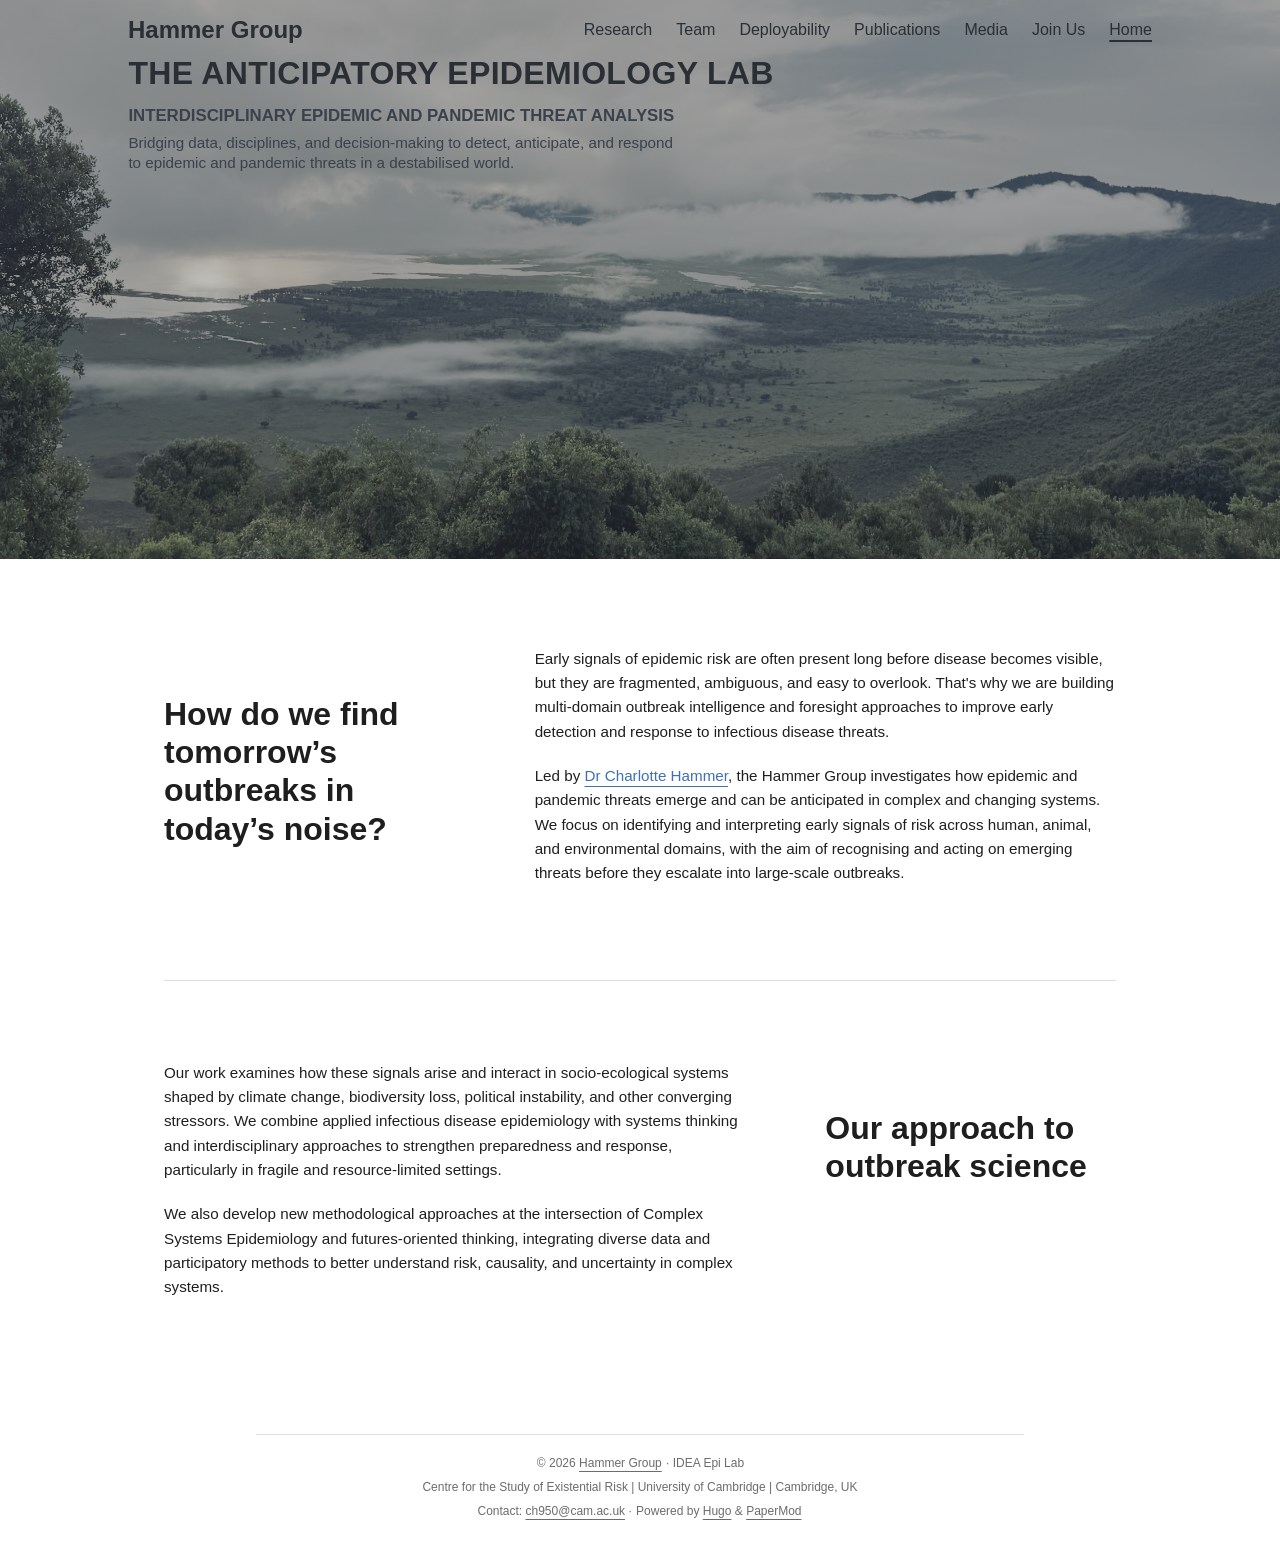
==== commit c1f00c2b: "deploy: 68d19ccf139702f55a2a3708b1f800fa79b87d57" ====
--- a/index.html
+++ b/index.html
@@ -114,7 +114,7 @@
   padding: 14rem 1.5rem 14rem 2.4rem;
   box-sizing: border-box;
       position: relative;
-      top: -2rem;
+      top: -10rem;
 ">
 
    <div style="
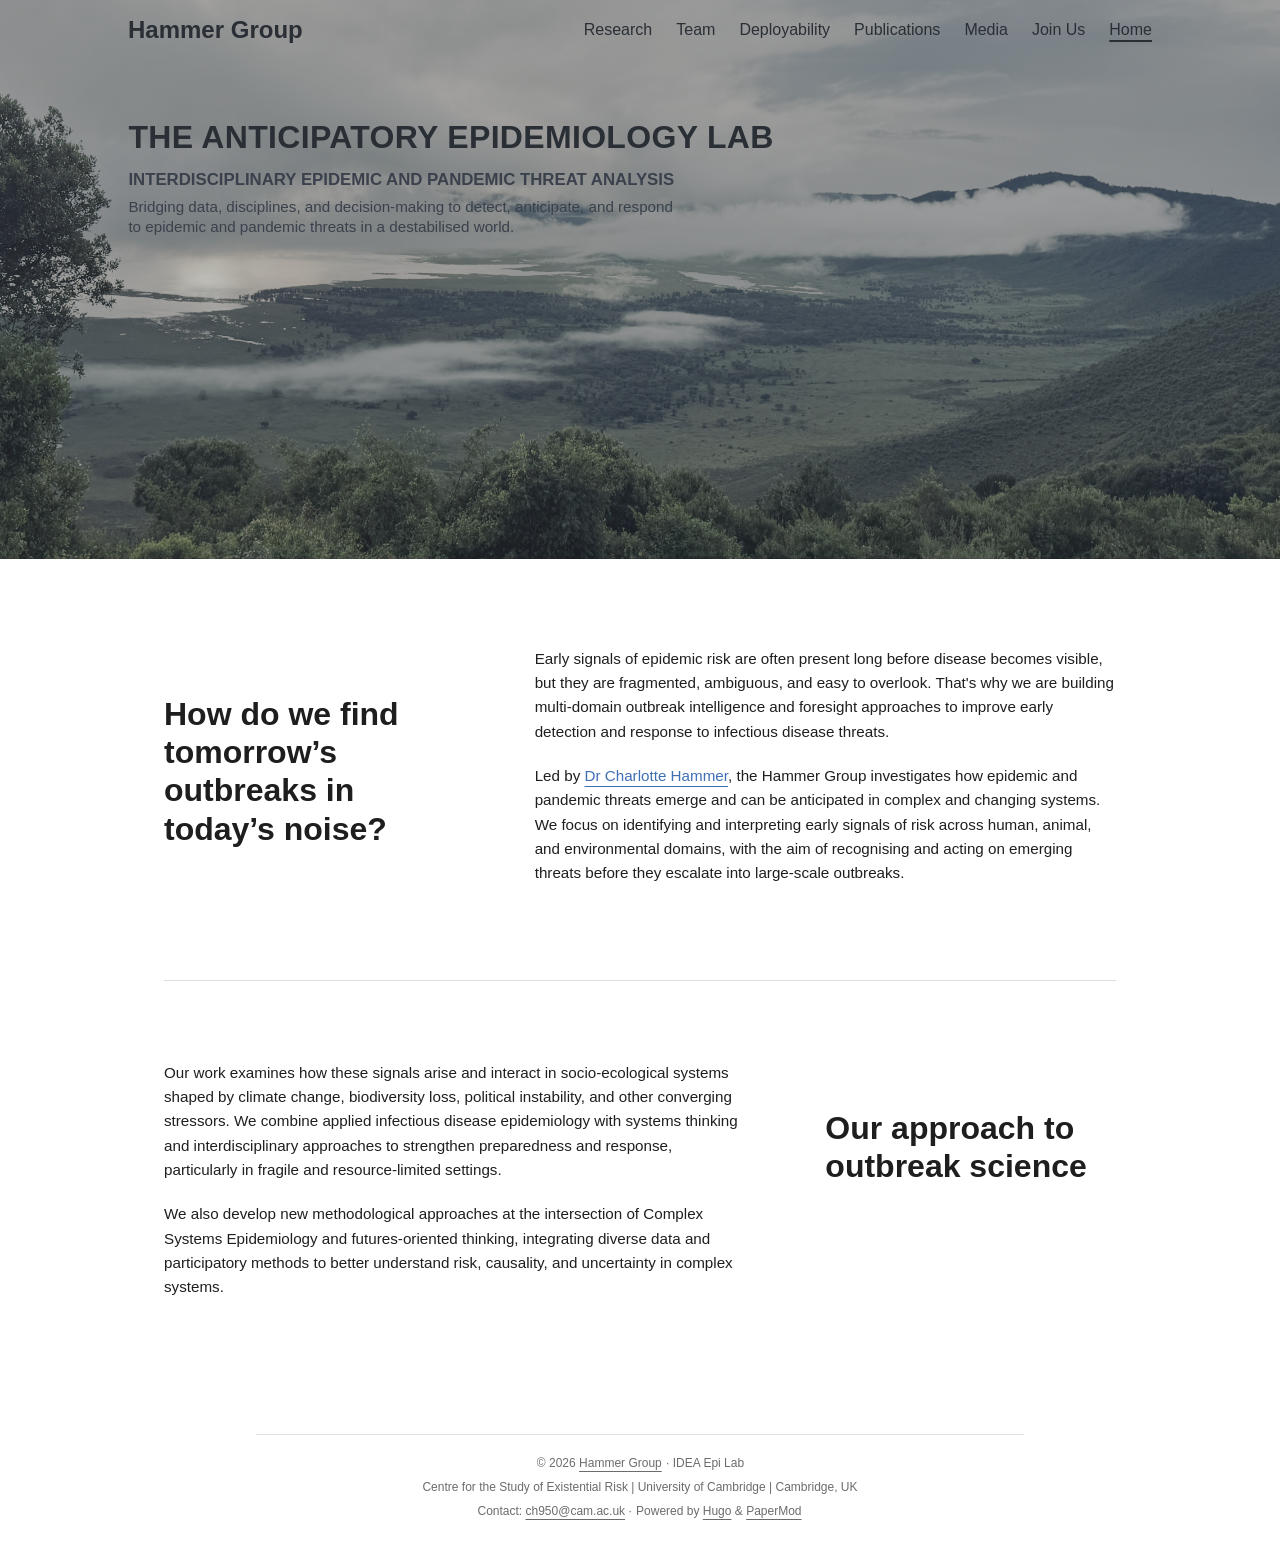
==== commit cbcf89ef: "deploy: 0018e524267d097e7385eb90b372cc1d3994fb35" ====
--- a/index.html
+++ b/index.html
@@ -114,7 +114,7 @@
   padding: 14rem 1.5rem 14rem 2.4rem;
   box-sizing: border-box;
       position: relative;
-      top: -10rem;
+      top: -6rem;
 ">
 
    <div style="
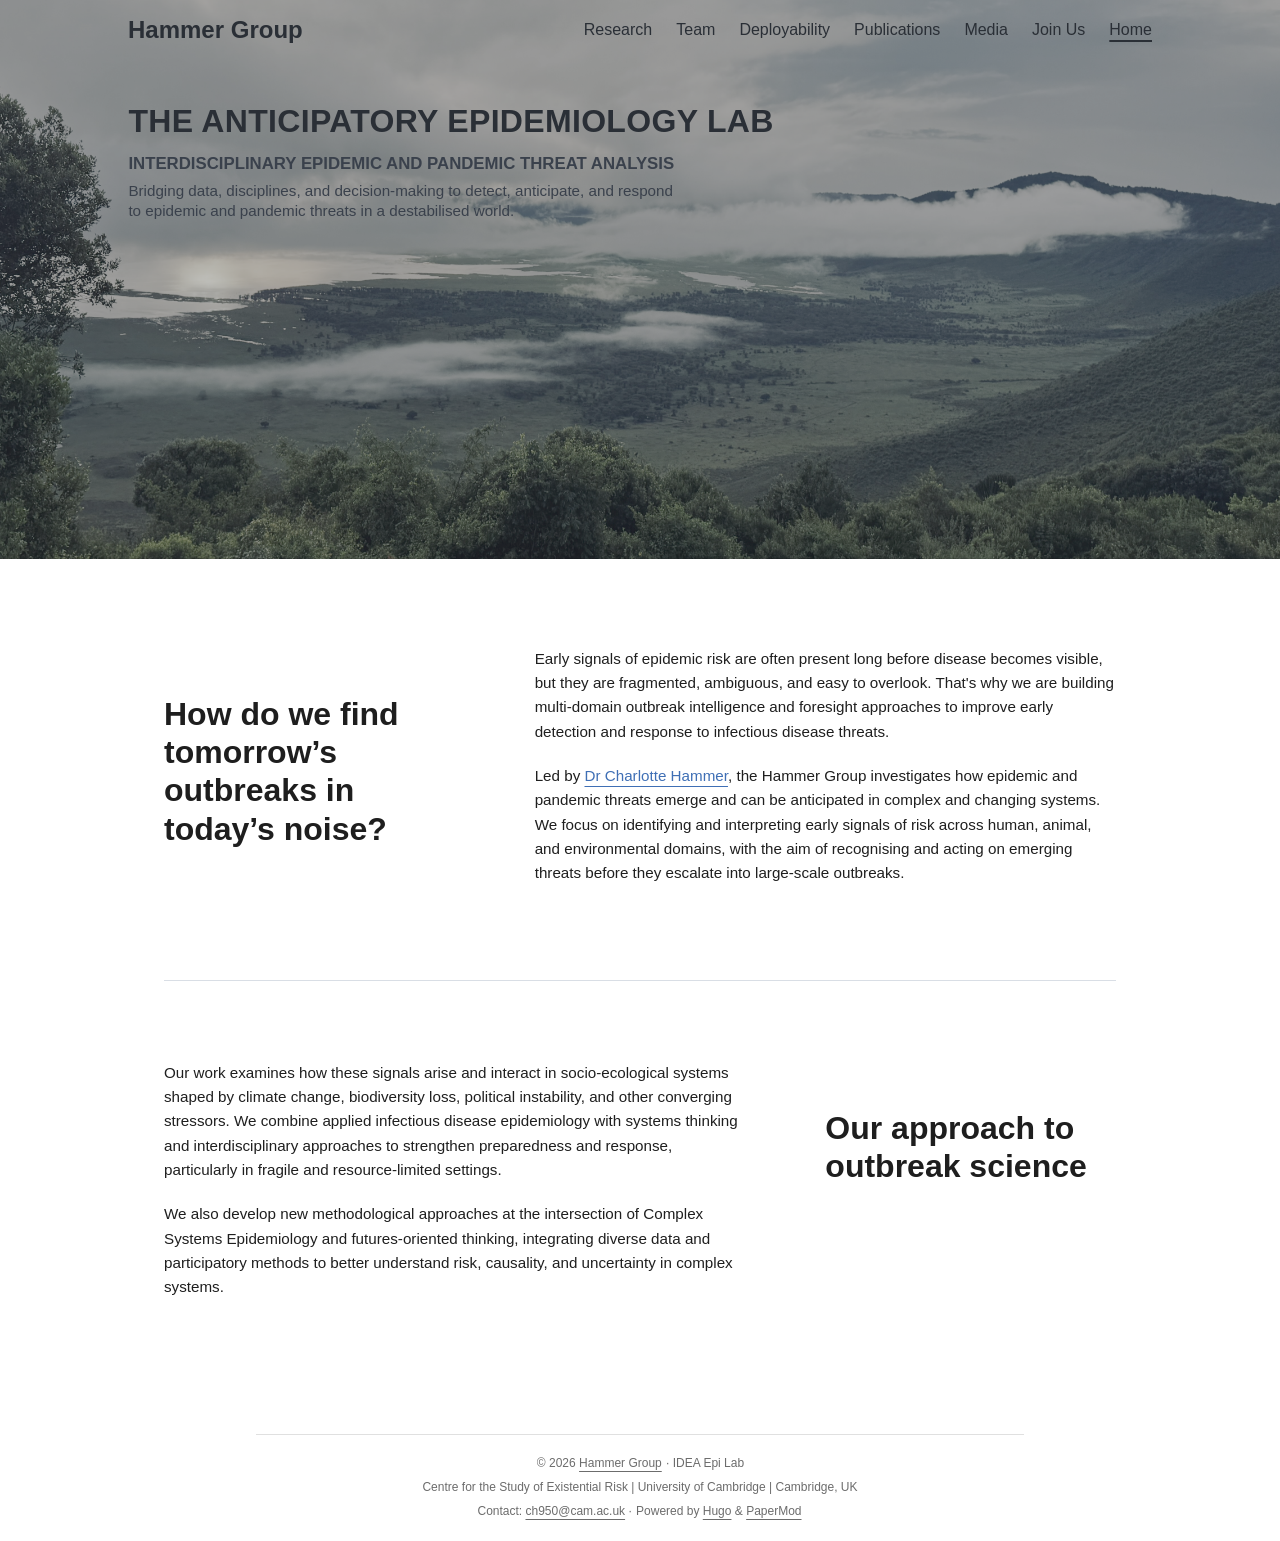
==== commit 642d446b: "deploy: 14dbc5d4d8aa1414310ed445196e39caf7dc372c" ====
--- a/index.html
+++ b/index.html
@@ -114,7 +114,7 @@
   padding: 14rem 1.5rem 14rem 2.4rem;
   box-sizing: border-box;
       position: relative;
-      top: -6rem;
+      top: -7rem;
 ">
 
    <div style="
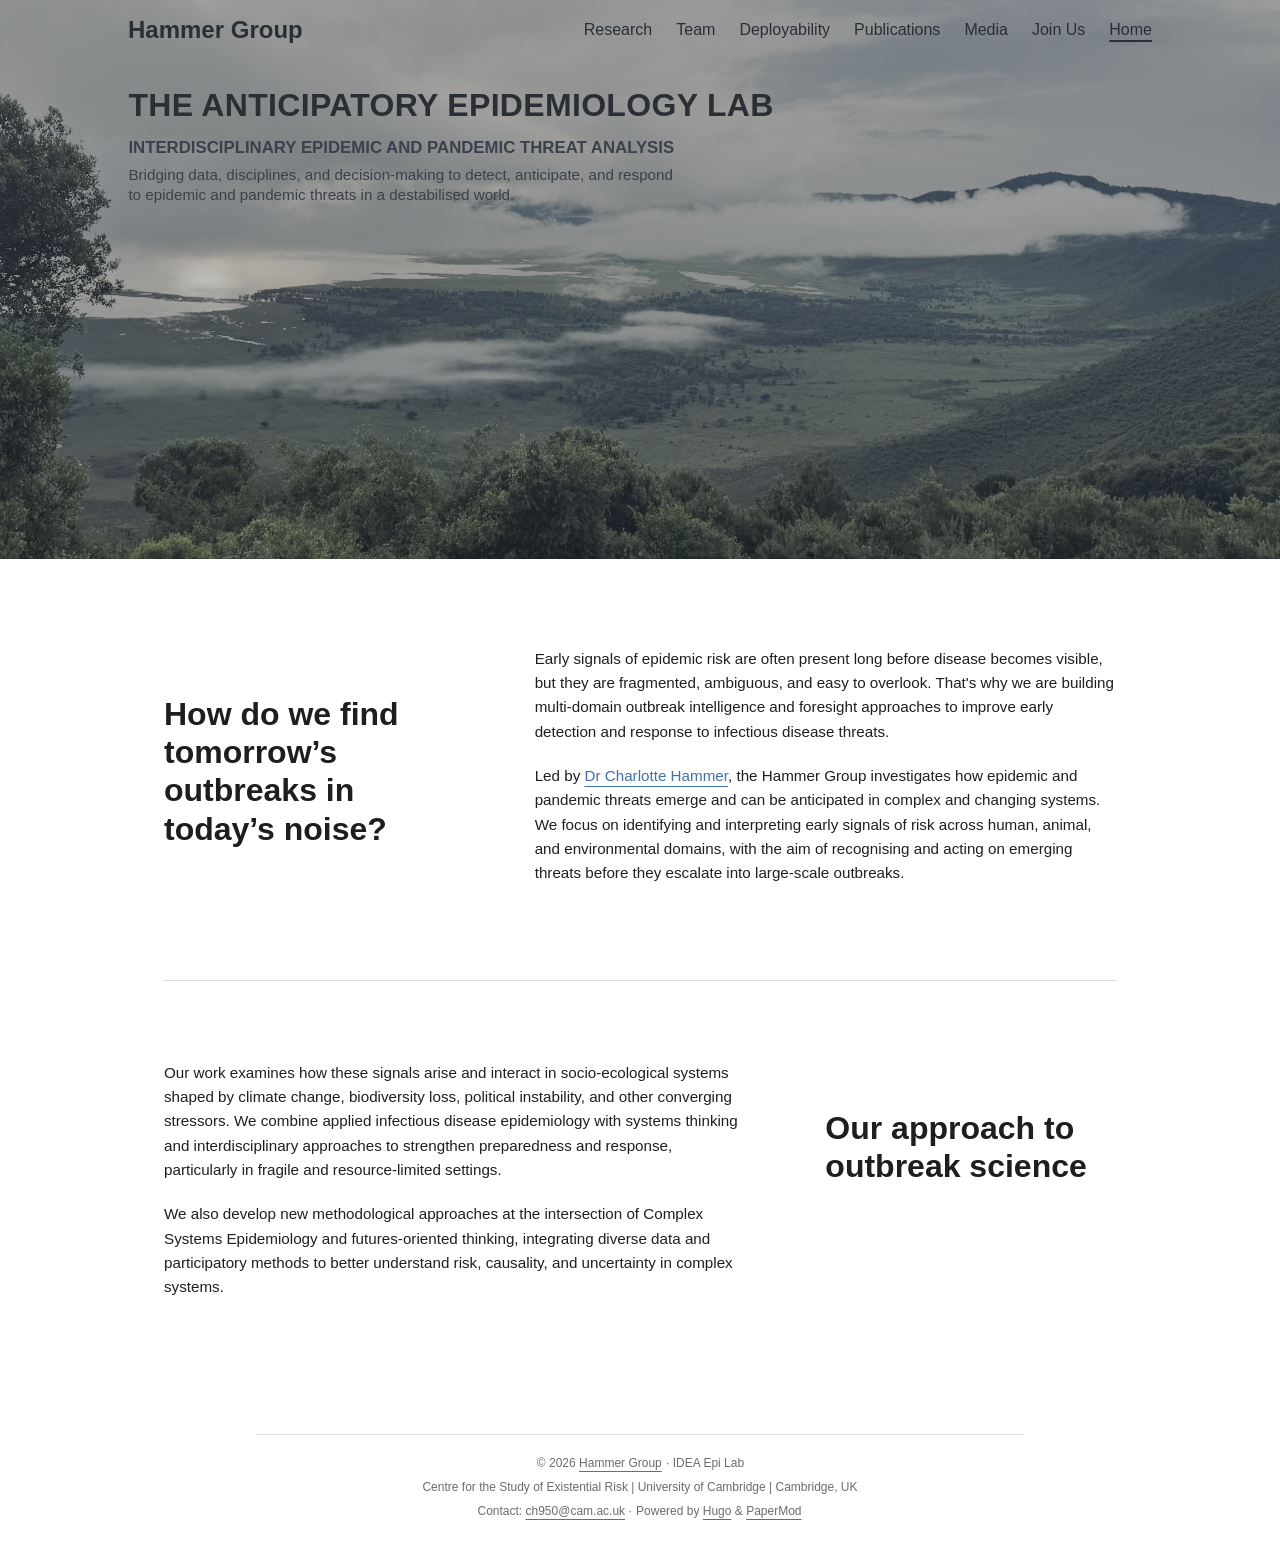
==== commit 37cb2752: "deploy: 2b76ec50c6a1338f1848402abcdbda62f6f13ee5" ====
--- a/index.html
+++ b/index.html
@@ -114,7 +114,7 @@
   padding: 14rem 1.5rem 14rem 2.4rem;
   box-sizing: border-box;
       position: relative;
-      top: -7rem;
+      top: -8rem;
 ">
 
    <div style="
